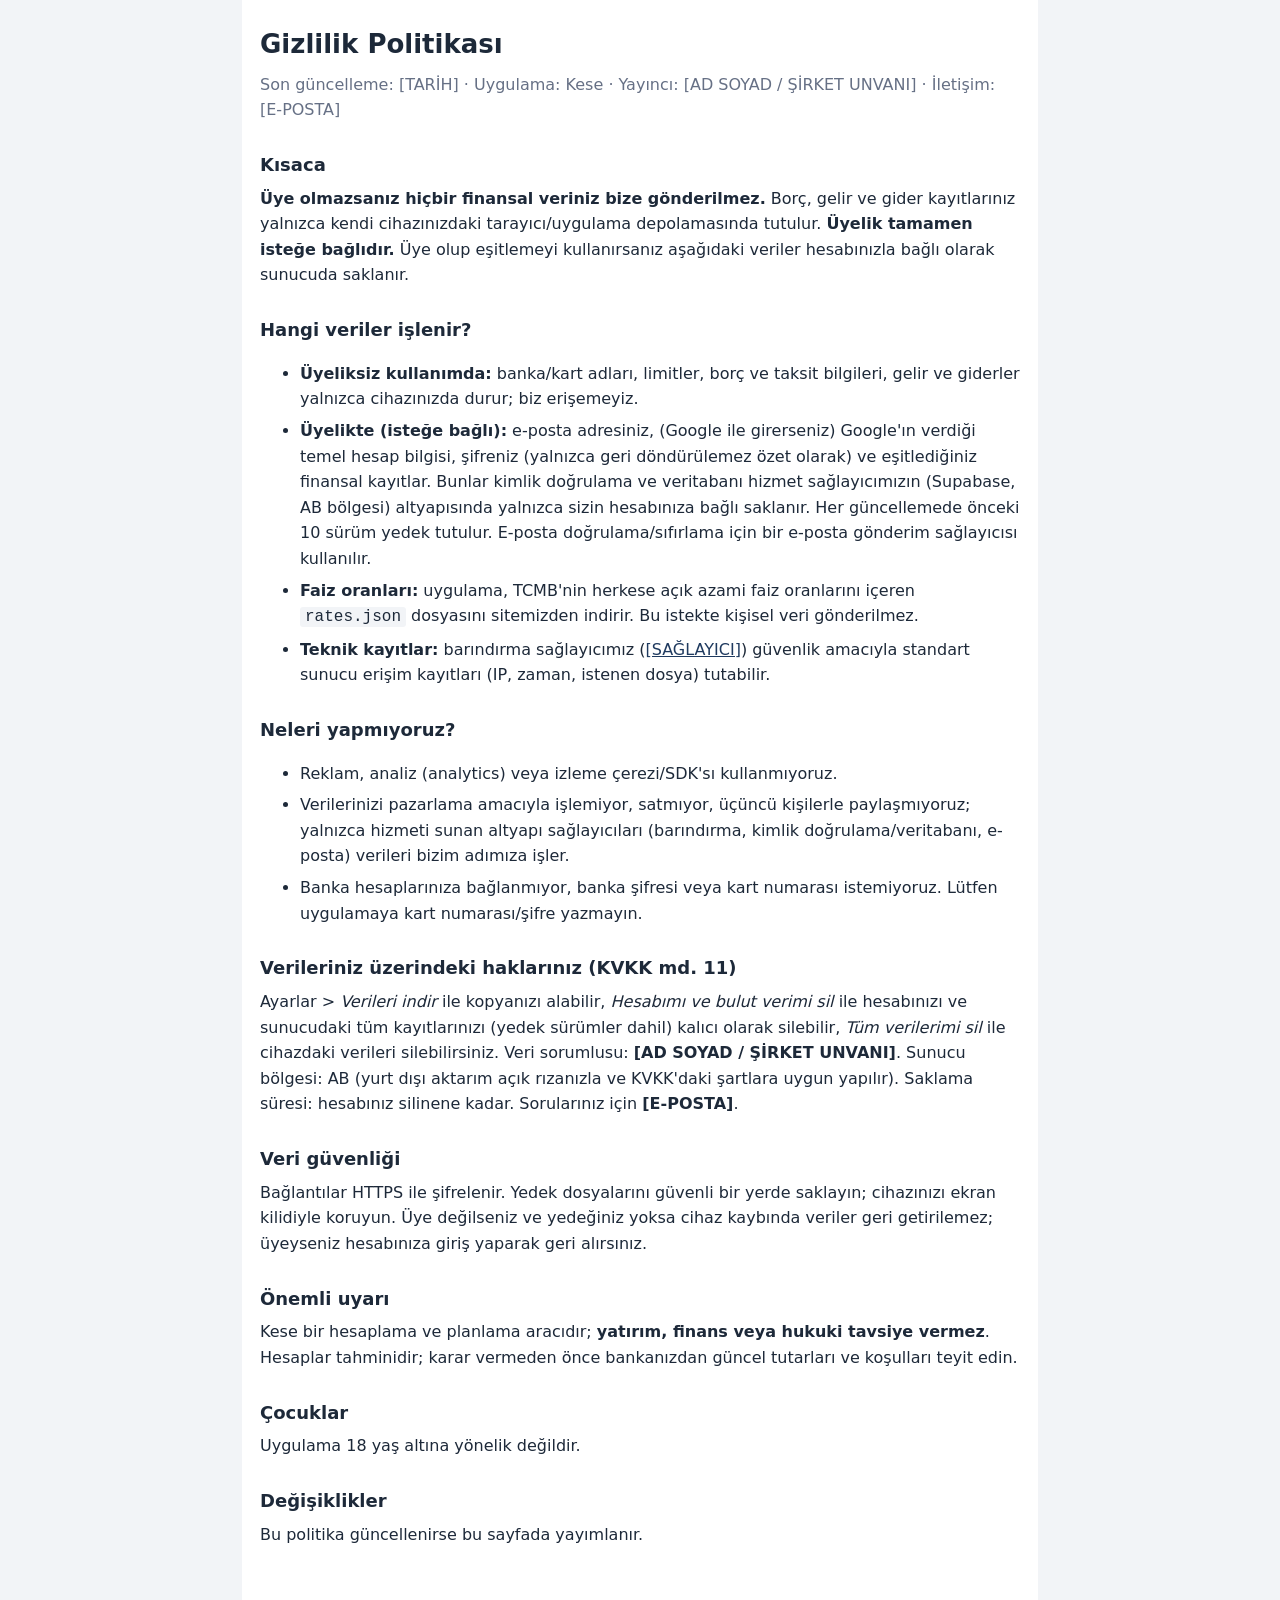
==== privacy.html @ 5c66f1da "Add Kese web app and update mascot interactions" ====
<!DOCTYPE html>
<html lang="tr">
<head>
  <meta charset="UTF-8"><meta name="viewport" content="width=device-width, initial-scale=1">
  <title>Gizlilik Politikası · Kese</title>
  <meta name="robots" content="index,follow">
  <style>
    body { font: 16px/1.6 "Segoe UI", system-ui, sans-serif; color: #1d2939; background: #f2f4f7; margin: 0; }
    main { max-width: 760px; margin: 0 auto; padding: 24px 18px 60px; background: #fff; min-height: 100vh; }
    h1 { font-size: 26px; margin: 0 0 4px; } h2 { font-size: 18px; margin: 28px 0 6px; } p, li { margin: 6px 0; } small, .muted { color: #667085; }
    a { color: #1f3a5f; } code { background: #f2f4f7; padding: 1px 5px; border-radius: 3px; }
  </style>
</head>
<body><main>
  <h1>Gizlilik Politikası</h1>
  <p class="muted">Son güncelleme: [TARİH] · Uygulama: Kese · Yayıncı: [AD SOYAD / ŞİRKET UNVANI] · İletişim: [E-POSTA]</p>

  <h2>Kısaca</h2>
  <p><b>Üye olmazsanız hiçbir finansal veriniz bize gönderilmez.</b> Borç, gelir ve gider kayıtlarınız yalnızca kendi cihazınızdaki tarayıcı/uygulama depolamasında tutulur. <b>Üyelik tamamen isteğe bağlıdır.</b> Üye olup eşitlemeyi kullanırsanız aşağıdaki veriler hesabınızla bağlı olarak sunucuda saklanır.</p>

  <h2>Hangi veriler işlenir?</h2>
  <ul>
    <li><b>Üyeliksiz kullanımda:</b> banka/kart adları, limitler, borç ve taksit bilgileri, gelir ve giderler yalnızca cihazınızda durur; biz erişemeyiz.</li>
    <li><b>Üyelikte (isteğe bağlı):</b> e-posta adresiniz, (Google ile girerseniz) Google'ın verdiği temel hesap bilgisi, şifreniz (yalnızca geri döndürülemez özet olarak) ve eşitlediğiniz finansal kayıtlar. Bunlar kimlik doğrulama ve veritabanı hizmet sağlayıcımızın (Supabase, AB bölgesi) altyapısında yalnızca sizin hesabınıza bağlı saklanır. Her güncellemede önceki 10 sürüm yedek tutulur. E-posta doğrulama/sıfırlama için bir e-posta gönderim sağlayıcısı kullanılır.</li>
    <li><b>Faiz oranları:</b> uygulama, TCMB'nin herkese açık azami faiz oranlarını içeren <code>rates.json</code> dosyasını sitemizden indirir. Bu istekte kişisel veri gönderilmez.</li>
    <li><b>Teknik kayıtlar:</b> barındırma sağlayıcımız (<a href="[BARINDIRMA SAĞLAYICI GİZLİLİK URL]">[SAĞLAYICI]</a>) güvenlik amacıyla standart sunucu erişim kayıtları (IP, zaman, istenen dosya) tutabilir.</li>
  </ul>

  <h2>Neleri yapmıyoruz?</h2>
  <ul>
    <li>Reklam, analiz (analytics) veya izleme çerezi/SDK'sı kullanmıyoruz.</li>
    <li>Verilerinizi pazarlama amacıyla işlemiyor, satmıyor, üçüncü kişilerle paylaşmıyoruz; yalnızca hizmeti sunan altyapı sağlayıcıları (barındırma, kimlik doğrulama/veritabanı, e-posta) verileri bizim adımıza işler.</li>
    <li>Banka hesaplarınıza bağlanmıyor, banka şifresi veya kart numarası istemiyoruz. Lütfen uygulamaya kart numarası/şifre yazmayın.</li>
  </ul>

  <h2>Verileriniz üzerindeki haklarınız (KVKK md. 11)</h2>
  <p>Ayarlar &gt; <i>Verileri indir</i> ile kopyanızı alabilir, <i>Hesabımı ve bulut verimi sil</i> ile hesabınızı ve sunucudaki tüm kayıtlarınızı (yedek sürümler dahil) kalıcı olarak silebilir, <i>Tüm verilerimi sil</i> ile cihazdaki verileri silebilirsiniz. Veri sorumlusu: <b>[AD SOYAD / ŞİRKET UNVANI]</b>. Sunucu bölgesi: AB (yurt dışı aktarım açık rızanızla ve KVKK'daki şartlara uygun yapılır). Saklama süresi: hesabınız silinene kadar. Sorularınız için <b>[E-POSTA]</b>.</p>

  <h2>Veri güvenliği</h2>
  <p>Bağlantılar HTTPS ile şifrelenir. Yedek dosyalarını güvenli bir yerde saklayın; cihazınızı ekran kilidiyle koruyun. Üye değilseniz ve yedeğiniz yoksa cihaz kaybında veriler geri getirilemez; üyeyseniz hesabınıza giriş yaparak geri alırsınız.</p>

  <h2>Önemli uyarı</h2>
  <p>Kese bir hesaplama ve planlama aracıdır; <b>yatırım, finans veya hukuki tavsiye vermez</b>. Hesaplar tahminidir; karar vermeden önce bankanızdan güncel tutarları ve koşulları teyit edin.</p>

  <h2>Çocuklar</h2><p>Uygulama 18 yaş altına yönelik değildir.</p>
  <h2>Değişiklikler</h2><p>Bu politika güncellenirse bu sayfada yayımlanır.</p>
</main></body>
</html>
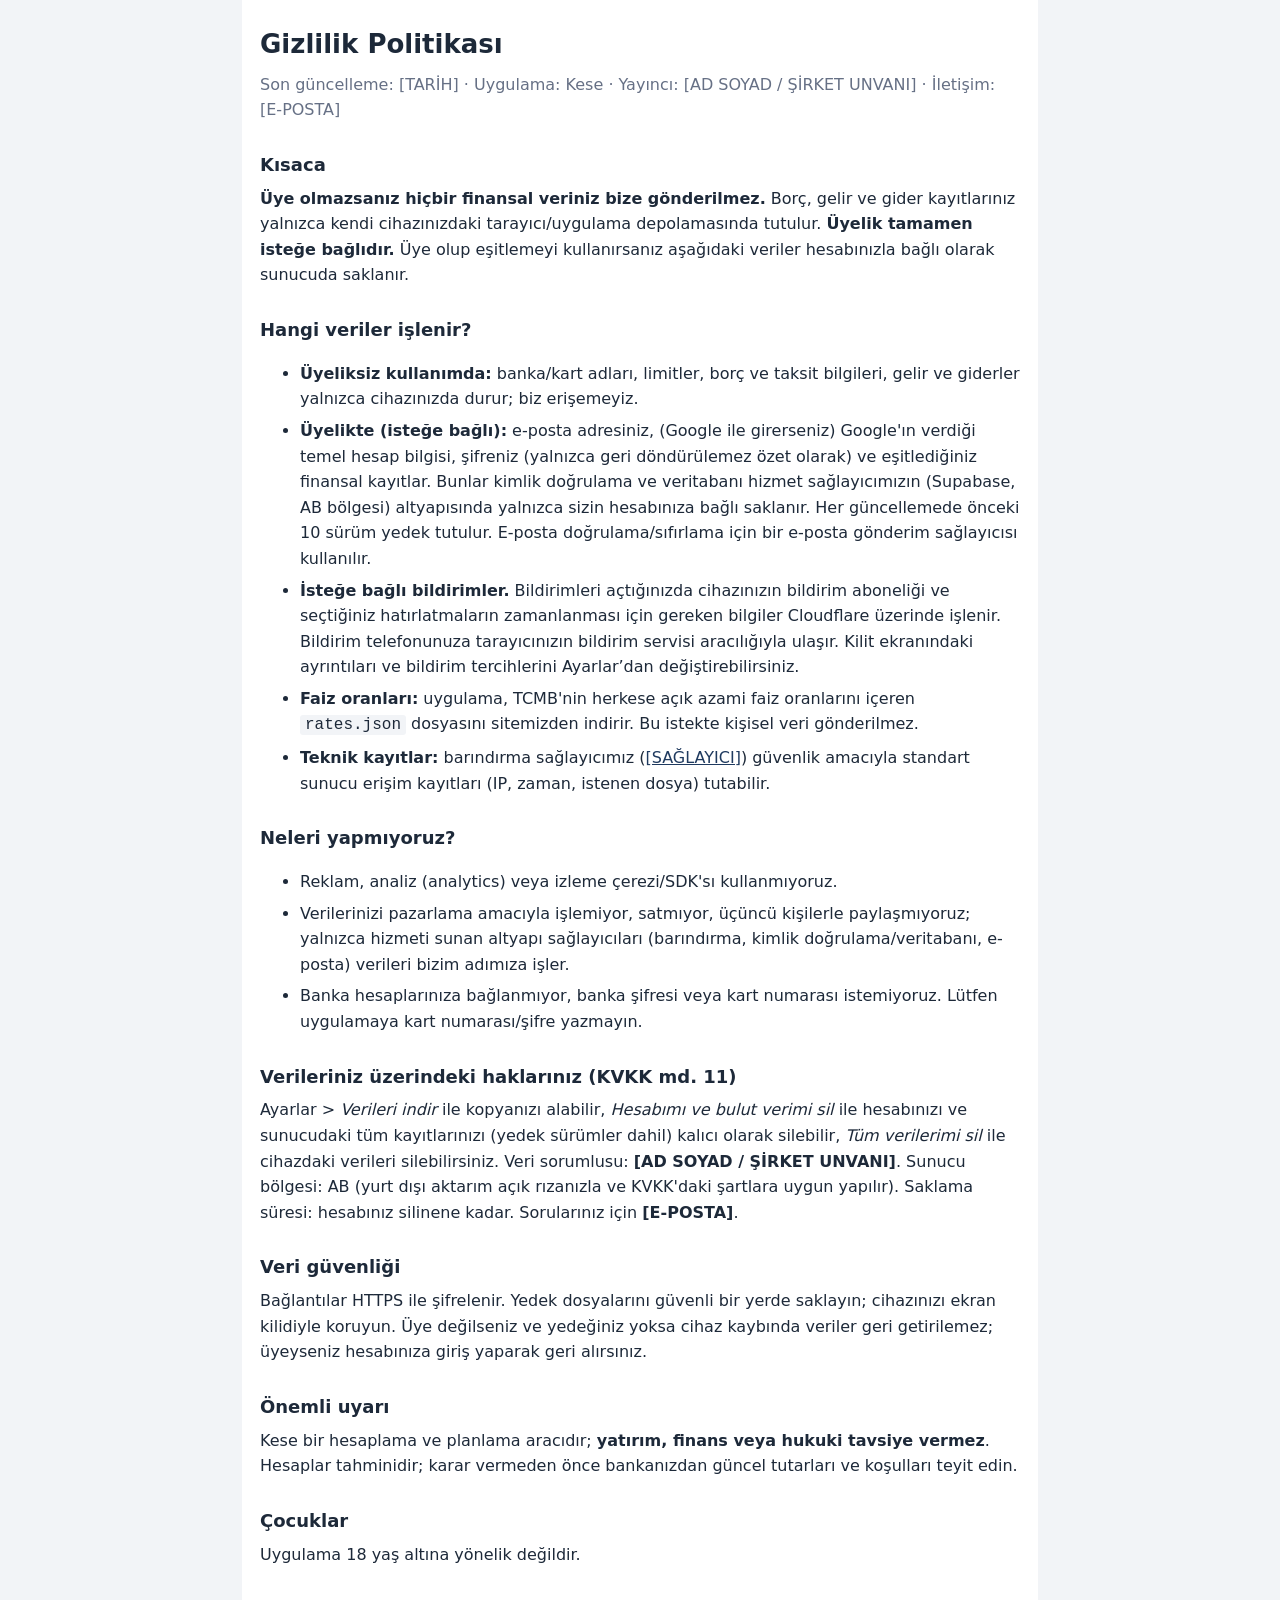
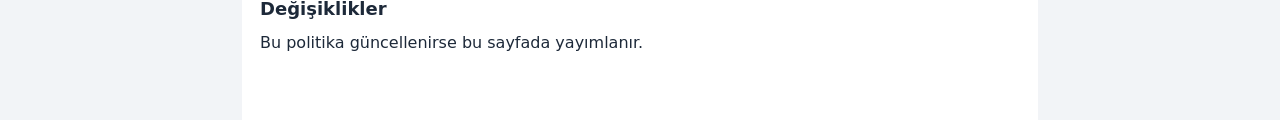
==== commit 3b463d81: "Add guided entry, payment overview, mascot games and scheduled Web Push" ====
--- a/privacy.html
+++ b/privacy.html
@@ -22,6 +22,7 @@
   <ul>
     <li><b>Üyeliksiz kullanımda:</b> banka/kart adları, limitler, borç ve taksit bilgileri, gelir ve giderler yalnızca cihazınızda durur; biz erişemeyiz.</li>
     <li><b>Üyelikte (isteğe bağlı):</b> e-posta adresiniz, (Google ile girerseniz) Google'ın verdiği temel hesap bilgisi, şifreniz (yalnızca geri döndürülemez özet olarak) ve eşitlediğiniz finansal kayıtlar. Bunlar kimlik doğrulama ve veritabanı hizmet sağlayıcımızın (Supabase, AB bölgesi) altyapısında yalnızca sizin hesabınıza bağlı saklanır. Her güncellemede önceki 10 sürüm yedek tutulur. E-posta doğrulama/sıfırlama için bir e-posta gönderim sağlayıcısı kullanılır.</li>
+    <li><b>İsteğe bağlı bildirimler.</b> Bildirimleri açtığınızda cihazınızın bildirim aboneliği ve seçtiğiniz hatırlatmaların zamanlanması için gereken bilgiler Cloudflare üzerinde işlenir. Bildirim telefonunuza tarayıcınızın bildirim servisi aracılığıyla ulaşır. Kilit ekranındaki ayrıntıları ve bildirim tercihlerini Ayarlar’dan değiştirebilirsiniz.</li>
     <li><b>Faiz oranları:</b> uygulama, TCMB'nin herkese açık azami faiz oranlarını içeren <code>rates.json</code> dosyasını sitemizden indirir. Bu istekte kişisel veri gönderilmez.</li>
     <li><b>Teknik kayıtlar:</b> barındırma sağlayıcımız (<a href="[BARINDIRMA SAĞLAYICI GİZLİLİK URL]">[SAĞLAYICI]</a>) güvenlik amacıyla standart sunucu erişim kayıtları (IP, zaman, istenen dosya) tutabilir.</li>
   </ul>
